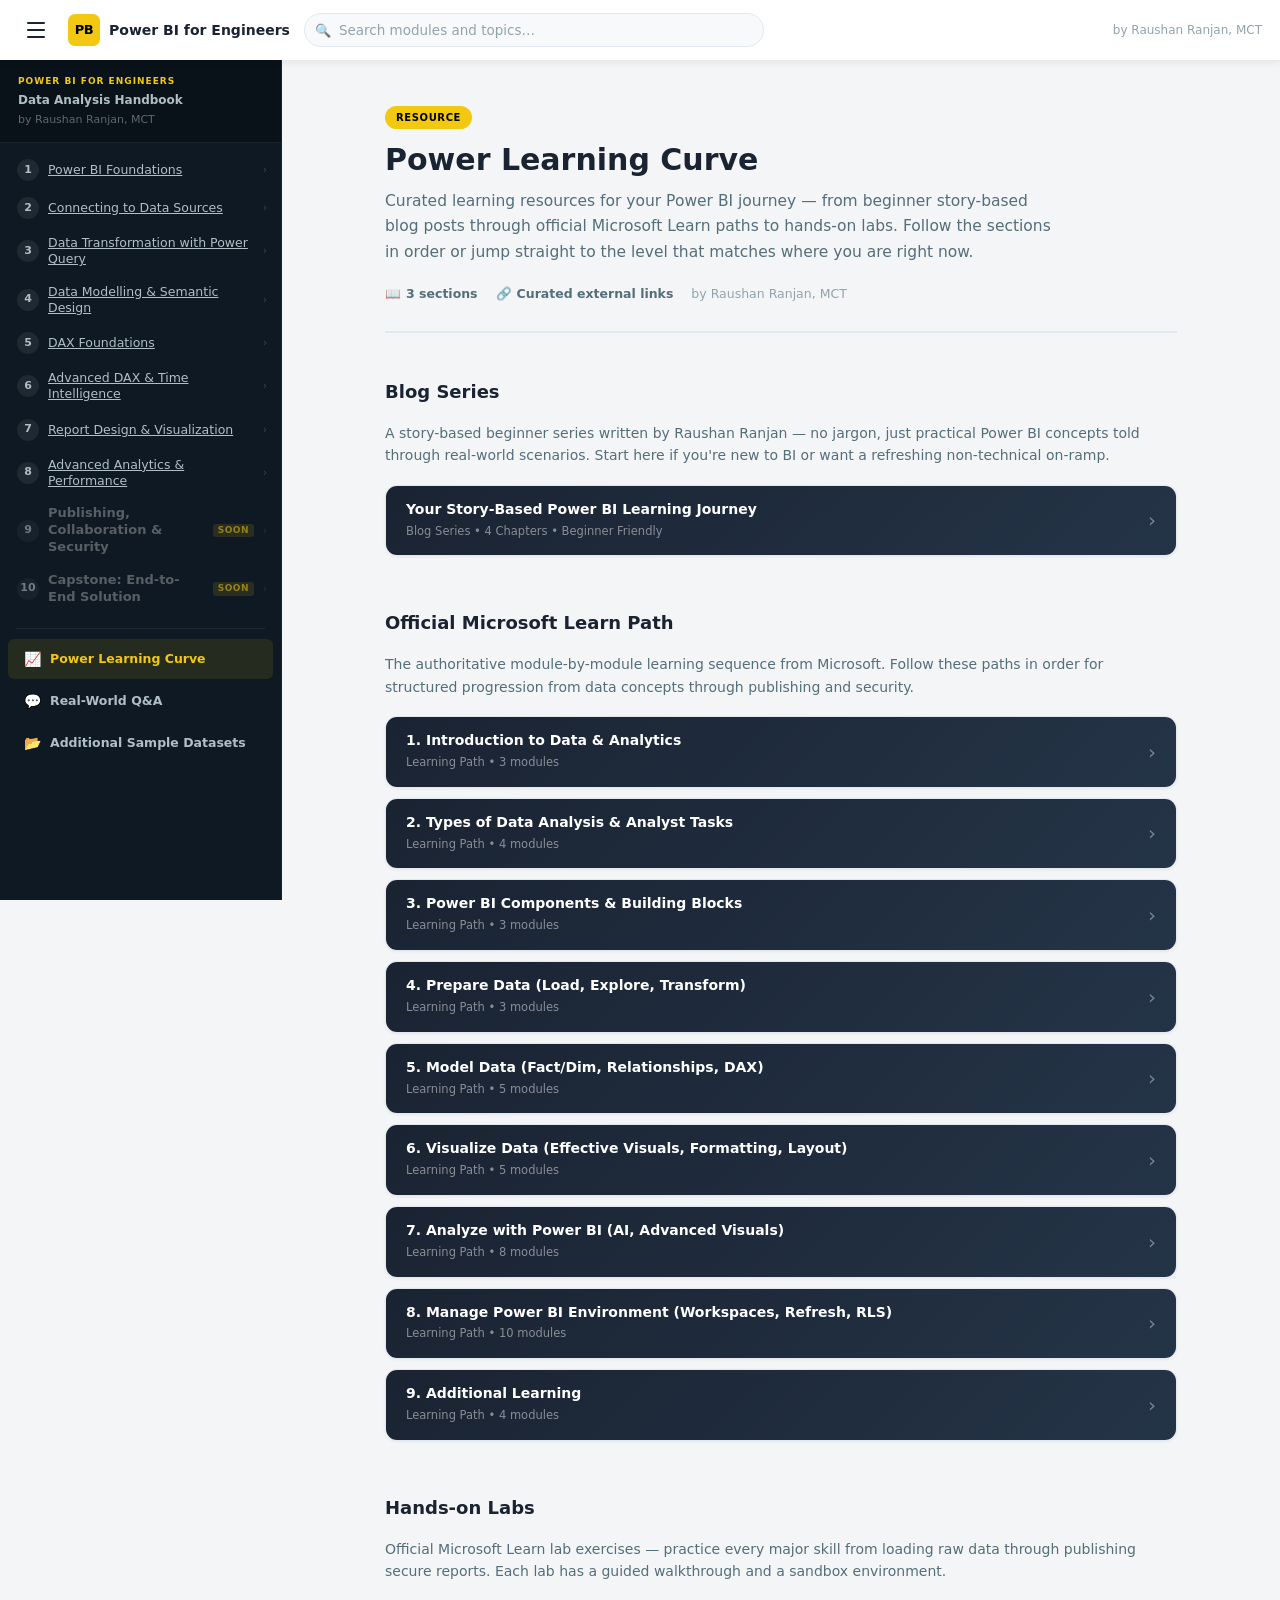
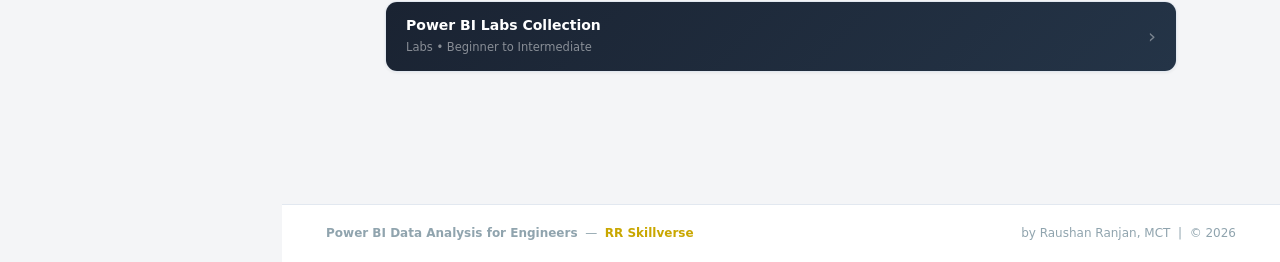
==== learning-curve.html @ 5225ce12 "Initial publish: Power BI Data Analysis for Engineers handbook Modules 1-8 complete (Foundations thr" ====
<!DOCTYPE html>
<html lang="en">
<head>
  <meta charset="UTF-8">
  <meta name="viewport" content="width=device-width, initial-scale=1.0">
  <title>Power Learning Curve | Power BI Data Analysis for Engineers</title>
  <link rel="stylesheet" href="css/handbook.css">
</head>
<body>

  <!-- Sidebar backdrop (mobile) -->
  <div id="sidebar-overlay" class="sidebar-overlay"></div>

  <!-- ===== TOP BAR ===== -->
  <header class="topbar">
    <button class="sidebar-toggle" id="sidebar-toggle" aria-label="Toggle navigation">
      <span></span><span></span><span></span>
    </button>
    <a href="index.html" class="topbar-brand">
      <div class="brand-icon">PB</div>
      <span>Power BI for Engineers</span>
    </a>
    <div class="search-wrap">
      <span class="search-icon">🔍</span>
      <input
        type="search"
        class="search-input"
        id="search-input"
        placeholder="Search modules and topics…"
        autocomplete="off"
        spellcheck="false"
      >
      <div class="search-results" id="search-results"></div>
    </div>
    <div class="topbar-right">
      <span class="topbar-byline">by Raushan Ranjan, MCT</span>
    </div>
  </header>

  <!-- ===== SIDEBAR (rendered by handbook.js) ===== -->
  <nav class="sidebar" id="sidebar"></nav>

  <!-- ===== MAIN CONTENT ===== -->
  <div class="main-layout">
    <main class="page-content">

      <!-- Page header -->
      <div class="page-header">
        <span class="module-badge">Resource</span>
        <h1 class="page-title">Power Learning Curve</h1>
        <p class="page-subtitle">
          Curated learning resources for your Power BI journey — from beginner story-based blog posts
          through official Microsoft Learn paths to hands-on labs. Follow the sections in order or
          jump straight to the level that matches where you are right now.
        </p>
        <div class="module-meta">
          <span class="meta-pill">📖 <strong>3 sections</strong></span>
          <span class="meta-pill">🔗 <strong>Curated external links</strong></span>
          <span class="meta-pill">by Raushan Ranjan, MCT</span>
        </div>
      </div>

      <!-- ================================================
           SECTION 1 — Blog Series
           ================================================ -->
      <section class="lc-section">
        <h2 class="section-heading">Blog Series</h2>
        <p class="lc-section-intro">
          A story-based beginner series written by Raushan Ranjan — no jargon, just practical Power BI
          concepts told through real-world scenarios. Start here if you're new to BI or want a refreshing
          non-technical on-ramp.
        </p>

        <div class="lc-path">
          <div class="lc-path-header" onclick="togglePath(this)">
            <div class="lc-path-info">
              <div class="lc-path-title">Your Story-Based Power BI Learning Journey</div>
              <div class="lc-path-meta">Blog Series &bull; 4 Chapters &bull; Beginner Friendly</div>
            </div>
            <i class="lc-chevron">›</i>
          </div>
          <div class="lc-path-body">
            <ul class="lc-link-list">
              <li><a href="https://rreducationpowerbi.blogspot.com/2025/04/power-bi-journey-begins.html" target="_blank">Chapter 1: Your Power BI Journey Begins</a></li>
              <li><a href="https://rreducationpowerbi.blogspot.com/2025/04/chapter-2-first-dashboard.html" target="_blank">Chapter 2: The First Dashboard</a></li>
              <li><a href="https://rreducationpowerbi.blogspot.com/2025/04/chapter-3-sharing-and-collaborating.html" target="_blank">Chapter 3: Sharing and Collaborating</a></li>
              <li>
                <div class="lc-sub-path">
                  <div class="lc-sub-header" onclick="toggleSub(this)">
                    <i class="lc-sub-chevron">›</i>
                    Chapter 4: Advanced Features – Power BI
                  </div>
                  <div class="lc-sub-body">
                    <ul class="lc-link-list">
                      <li><a href="https://rreducationpowerbi.blogspot.com/2025/04/chapter-4-advanced-features-power-bi.html" target="_blank">Chapter 4.0: Advanced Features</a></li>
                      <li><a href="https://rreducationpowerbi.blogspot.com/2025/04/data-connectivity-modes.html" target="_blank">Chapter 4.1: Data Connectivity Modes</a></li>
                      <li><a href="https://rreducationpowerbi.blogspot.com/2025/04/Data-Exploration-Options-Column-Quality-Distribution-and-Profiling.html" target="_blank">Chapter 4.2 – Data Exploration Options</a></li>
                      <li><a href="https://rreducationpowerbi.blogspot.com/2025/04/data-connectivity-modes.html" target="_blank">Chapter 4.3: Data Transformation in Power BI</a></li>
                      <li><a href="https://rreducationpowerbi.blogspot.com/2025/04/data-connectivity-modes.html" target="_blank">Chapter 4.4: Data Modeling in Power BI</a></li>
                      <li><a href="https://rreducationpowerbi.blogspot.com/2025/04/dax-basics-in-power-bi.html" target="_blank">Chapter 4.5: DAX Basics in Power BI</a></li>
                      <li><a href="https://rreducationpowerbi.blogspot.com/2025/04/data-connectivity-modes.html" target="_blank">Chapter 4.6: Data Connectivity Modes</a></li>
                      <li><a href="https://rreducationpowerbi.blogspot.com/2025/04/data-connectivity-modes.html" target="_blank">Chapter 4.7: Data Connectivity Modes</a></li>
                      <li><a href="https://rreducationpowerbi.blogspot.com/2025/04/data-connectivity-modes.html" target="_blank">Chapter 4.8: Data Connectivity Modes</a></li>
                      <li><a href="https://rreducationpowerbi.blogspot.com/2025/04/data-connectivity-modes.html" target="_blank">Chapter 4.9: Data Connectivity Modes</a></li>
                    </ul>
                  </div>
                </div>
              </li>
            </ul>
          </div>
        </div>
      </section>

      <!-- ================================================
           SECTION 2 — Microsoft Learn Path
           ================================================ -->
      <section class="lc-section">
        <h2 class="section-heading">Official Microsoft Learn Path</h2>
        <p class="lc-section-intro">
          The authoritative module-by-module learning sequence from Microsoft. Follow these paths
          in order for structured progression from data concepts through publishing and security.
        </p>

        <!-- Path 1 -->
        <div class="lc-path">
          <div class="lc-path-header" onclick="togglePath(this)">
            <div class="lc-path-info">
              <div class="lc-path-title">1. Introduction to Data &amp; Analytics</div>
              <div class="lc-path-meta">Learning Path &bull; 3 modules</div>
            </div>
            <i class="lc-chevron">›</i>
          </div>
          <div class="lc-path-body">
            <ul class="lc-link-list">
              <li><a href="https://learn.microsoft.com/en-us/training/modules/understand-concepts-of-data-analytics/4-understand-types-of-data-data-storage" target="_blank">Understand types of data and data storage</a></li>
              <li><a href="https://learn.microsoft.com/en-us/training/modules/data-analytics-microsoft/3-roles" target="_blank">Roles in data</a></li>
              <li><a href="https://learn.microsoft.com/en-us/training/modules/data-analytics-microsoft/1-introduction" target="_blank">Introduction to data analytics</a></li>
            </ul>
          </div>
        </div>

        <!-- Path 2 -->
        <div class="lc-path">
          <div class="lc-path-header" onclick="togglePath(this)">
            <div class="lc-path-info">
              <div class="lc-path-title">2. Types of Data Analysis &amp; Analyst Tasks</div>
              <div class="lc-path-meta">Learning Path &bull; 4 modules</div>
            </div>
            <i class="lc-chevron">›</i>
          </div>
          <div class="lc-path-body">
            <ul class="lc-link-list">
              <li><a href="https://learn.microsoft.com/en-us/training/modules/data-analytics-microsoft/2-data-analysis" target="_blank">Get started with Microsoft data analytics</a></li>
              <li><a href="https://learn.microsoft.com/en-us/training/modules/understand-concepts-of-data-analytics/2-understand-data-analytics-types" target="_blank">Understand data analytics types</a></li>
              <li><a href="https://learn.microsoft.com/en-us/training/modules/understand-concepts-of-data-analytics/3-explore-data-analytics-process" target="_blank">Explore the data analytics process</a></li>
              <li><a href="https://learn.microsoft.com/en-us/training/modules/data-analytics-microsoft/4-tasks" target="_blank">Tasks of a data analyst</a></li>
            </ul>
          </div>
        </div>

        <!-- Path 3 -->
        <div class="lc-path">
          <div class="lc-path-header" onclick="togglePath(this)">
            <div class="lc-path-info">
              <div class="lc-path-title">3. Power BI Components &amp; Building Blocks</div>
              <div class="lc-path-meta">Learning Path &bull; 3 modules</div>
            </div>
            <i class="lc-chevron">›</i>
          </div>
          <div class="lc-path-body">
            <ul class="lc-link-list">
              <li><a href="https://learn.microsoft.com/en-us/training/modules/get-started-with-power-bi/1-introduction" target="_blank">Introduction to Power BI</a></li>
              <li><a href="https://learn.microsoft.com/en-us/training/modules/get-started-with-power-bi/2-using-power-bi" target="_blank">Describe the capabilities of Microsoft Power BI (Components of PBI)</a></li>
              <li><a href="https://learn.microsoft.com/en-us/training/modules/get-started-with-power-bi/3-building-blocks-of-power-bi" target="_blank">Building blocks of Power BI</a></li>
            </ul>
          </div>
        </div>

        <!-- Path 4 -->
        <div class="lc-path">
          <div class="lc-path-header" onclick="togglePath(this)">
            <div class="lc-path-info">
              <div class="lc-path-title">4. Prepare Data (Load, Explore, Transform)</div>
              <div class="lc-path-meta">Learning Path &bull; 3 modules</div>
            </div>
            <i class="lc-chevron">›</i>
          </div>
          <div class="lc-path-body">
            <ul class="lc-link-list">
              <li>
                <div class="lc-sub-path">
                  <div class="lc-sub-header" onclick="toggleSub(this)">
                    <i class="lc-sub-chevron">›</i>
                    📘 Get data in Power BI
                  </div>
                  <div class="lc-sub-body">
                    <ul class="lc-link-list">
                      <li><a href="https://learn.microsoft.com/en-us/training/modules/get-data/2-data-files" target="_blank">Get data from files</a></li>
                      <li><a href="https://learn.microsoft.com/en-us/training/modules/get-data/3-relational-data" target="_blank">Get data from relational data sources</a></li>
                      <li><a href="https://learn.microsoft.com/en-us/training/modules/get-data/4-nosql-database" target="_blank">Get data from a NoSQL database</a></li>
                      <li><a href="https://learn.microsoft.com/en-us/training/modules/get-data/5-online-services" target="_blank">Get data from online services</a></li>
                      <li><a href="https://learn.microsoft.com/en-us/training/modules/get-data/7-azure-analysis-services" target="_blank">Get data from Azure Analysis Services</a></li>
                      <li><a href="https://learn.microsoft.com/en-us/training/modules/get-data/7-azure-analysis-services" target="_blank">Get data from Azure Analysis Services</a></li>
                    </ul>
                  </div>
                </div>
              </li>
              <li><a href="https://learn.microsoft.com/en-us/training/modules/clean-data-power-bi/6-profile-data" target="_blank">Explore / Profile data in Power BI</a></li>
              <li>
                <div class="lc-sub-path">
                  <div class="lc-sub-header" onclick="toggleSub(this)">
                    <i class="lc-sub-chevron">›</i>
                    📘 Clean and transform data in Power BI
                  </div>
                  <div class="lc-sub-body">
                    <ul class="lc-link-list">
                      <li><a href="https://learn.microsoft.com/en-us/training/modules/get-data/2-data-files" target="_blank">Shape the initial data</a></li>
                      <li><a href="https://learn.microsoft.com/en-us/training/modules/clean-data-power-bi/3-data-structure" target="_blank">Simplify the data structure</a></li>
                      <li><a href="https://learn.microsoft.com/en-us/training/modules/clean-data-power-bi/4-column-data-types" target="_blank">Evaluate and change column data types</a></li>
                      <li><a href="https://learn.microsoft.com/en-us/training/modules/clean-data-power-bi/5-combine-tables" target="_blank">Combine multiple tables into a single table</a></li>
                      <li><a href="https://learn.microsoft.com/en-us/training/modules/get-data/7-azure-analysis-services" target="_blank">Get data from Azure Analysis Services</a></li>
                    </ul>
                  </div>
                </div>
              </li>
            </ul>
          </div>
        </div>

        <!-- Path 5 -->
        <div class="lc-path">
          <div class="lc-path-header" onclick="togglePath(this)">
            <div class="lc-path-info">
              <div class="lc-path-title">5. Model Data (Fact/Dim, Relationships, DAX)</div>
              <div class="lc-path-meta">Learning Path &bull; 5 modules</div>
            </div>
            <i class="lc-chevron">›</i>
          </div>
          <div class="lc-path-body">
            <ul class="lc-link-list">
              <li><a href="https://learn.microsoft.com/en-us/kusto/concepts/fact-and-dimension-tables?view=microsoft-fabric" target="_blank">Fact and dimension tables</a></li>
              <li><a href="https://learn.microsoft.com/en-us/training/modules/model-data-power-bi/1-overview-power-bi" target="_blank">Introduction to modeling your data</a></li>
              <li><a href="https://learn.microsoft.com/en-us/training/modules/model-data-power-bi/2-how-to-manage-data-relationships" target="_blank">How to manage your data relationships</a></li>
              <li><a href="https://learn.microsoft.com/en-us/training/modules/model-data-power-bi/4-optimize-data-models" target="_blank">Optimize data models</a></li>
              <li><a href="https://learn.microsoft.com/en-us/power-bi/transform-model/desktop-relationships-understand" target="_blank">Model relationships in Power BI Desktop</a></li>
              <li>
                <div class="lc-sub-path">
                  <div class="lc-sub-header" onclick="toggleSub(this)">
                    <i class="lc-sub-chevron">›</i>
                    📘 DAX
                  </div>
                  <div class="lc-sub-body">
                    <ul class="lc-link-list">
                      <li><a href="https://learn.microsoft.com/en-us/dax/dax-overview" target="_blank">DAX overview</a></li>
                      <li><a href="https://learn.microsoft.com/en-us/dax/dax-learn-videos" target="_blank">Videos</a></li>
                      <li><a href="https://learn.microsoft.com/en-us/dax/dax-syntax-reference" target="_blank">DAX syntax</a></li>
                      <li><a href="https://learn.microsoft.com/en-us/dax/dax-queries" target="_blank">DAX queries (Query view)</a></li>
                      <li><a href="https://learn.microsoft.com/en-us/training/modules/model-data-power-bi/4b-create-calculated-measures" target="_blank">Create measures</a></li>
                      <li><a href="https://learn.microsoft.com/en-us/training/modules/model-data-power-bi/3-create-calculated-columns" target="_blank">Create calculated columns</a></li>
                      <li><a href="https://learn.microsoft.com/en-us/training/modules/model-data-power-bi/5-create-calculated-tables" target="_blank">Create calculated tables</a></li>
                      <li><a href="https://learn.microsoft.com/en-us/dax/dax-function-reference" target="_blank">DAX function reference</a></li>
                    </ul>
                  </div>
                </div>
              </li>
            </ul>
          </div>
        </div>

        <!-- Path 6 -->
        <div class="lc-path">
          <div class="lc-path-header" onclick="togglePath(this)">
            <div class="lc-path-info">
              <div class="lc-path-title">6. Visualize Data (Effective Visuals, Formatting, Layout)</div>
              <div class="lc-path-meta">Learning Path &bull; 5 modules</div>
            </div>
            <i class="lc-chevron">›</i>
          </div>
          <div class="lc-path-body">
            <ul class="lc-link-list">
              <li><a href="https://learn.microsoft.com/en-us/power-bi/visuals/power-bi-visualization-types-for-reports-and-q-and-a" target="_blank">Visualization types in Power BI</a></li>
              <li><a href="https://learn.microsoft.com/en-us/power-bi/visuals/service-getting-started-with-color-formatting-and-axis-properties" target="_blank">Get started formatting report visualizations</a></li>
              <li><a href="https://learn.microsoft.com/en-us/power-bi/visuals/service-tips-and-tricks-for-color-formatting?tabs=powerbi-desktop" target="_blank">Tips and tricks for formatting in reports</a></li>
              <li><a href="https://learn.microsoft.com/en-us/power-bi/visuals/power-bi-visualization-customize-title-background-and-legend" target="_blank">Customize visualization titles, backgrounds, labels, and legends</a></li>
              <li><a href="https://learn.microsoft.com/en-us/training/modules/visuals-in-power-bi/12-formatting" target="_blank">Page layout and formatting</a></li>
              <li><a href="https://powerbi.tips/tools/layouts-5/" target="_blank">Layout Designing</a></li>
              <li><a href="https://learn.microsoft.com/en-us/training/modules/visuals-in-power-bi/4-create-slicers" target="_blank">Create slicers</a></li>
            </ul>
          </div>
        </div>

        <!-- Path 7 -->
        <div class="lc-path">
          <div class="lc-path-header" onclick="togglePath(this)">
            <div class="lc-path-info">
              <div class="lc-path-title">7. Analyze with Power BI (AI, Advanced Visuals)</div>
              <div class="lc-path-meta">Learning Path &bull; 8 modules</div>
            </div>
            <i class="lc-chevron">›</i>
          </div>
          <div class="lc-path-body">
            <ul class="lc-link-list">
              <li><a href="https://learn.microsoft.com/en-us/power-bi/consumer/end-user-analyze-visuals" target="_blank">Use the Analyze feature to explain fluctuations in report visuals</a></li>
              <li><a href="https://learn.microsoft.com/en-us/power-bi/visuals/power-bi-visualization-smart-narrative" target="_blank">Create smart narrative summaries</a></li>
              <li><a href="https://learn.microsoft.com/en-us/power-bi/visuals/power-bi-visualization-influencers?tabs=powerbi-desktop" target="_blank">Create key influencers visualizations</a></li>
              <li><a href="https://learn.microsoft.com/en-us/power-bi/visuals/power-bi-visualization-decomposition-tree" target="_blank">Create and view decomposition tree visuals in Power BI</a></li>
              <li><a href="https://learn.microsoft.com/en-us/power-bi/visuals/power-bi-visualization-anomaly-detection" target="_blank">Anomaly detection</a></li>
              <li><a href="https://learn.microsoft.com/en-us/power-bi/transform-model/desktop-ai-insights" target="_blank">Use AI Insights in Power BI Desktop</a></li>
              <li><a href="https://learn.microsoft.com/en-us/power-bi/consumer/end-user-q-and-a" target="_blank">Q&amp;A for Power BI business users</a></li>
              <li><a href="https://learn.microsoft.com/en-us/power-bi/consumer/end-user-q-and-a-tips" target="_blank">Tips for asking questions in Power BI Q&amp;A</a></li>
            </ul>
          </div>
        </div>

        <!-- Path 8 -->
        <div class="lc-path">
          <div class="lc-path-header" onclick="togglePath(this)">
            <div class="lc-path-info">
              <div class="lc-path-title">8. Manage Power BI Environment (Workspaces, Refresh, RLS)</div>
              <div class="lc-path-meta">Learning Path &bull; 10 modules</div>
            </div>
            <i class="lc-chevron">›</i>
          </div>
          <div class="lc-path-body">
            <ul class="lc-link-list">
              <li><a href="https://learn.microsoft.com/en-us/power-bi/collaborate-share/service-new-workspaces" target="_blank">Workspaces in Power BI</a></li>
              <li><a href="https://learn.microsoft.com/en-us/power-bi/collaborate-share/service-create-the-new-workspaces" target="_blank">Create a workspace in Power BI</a></li>
              <li><a href="https://learn.microsoft.com/en-us/power-bi/collaborate-share/service-roles-new-workspaces" target="_blank">Roles in workspaces in Power BI</a></li>
              <li><a href="https://learn.microsoft.com/en-us/power-bi/collaborate-share/service-modern-usage-metrics" target="_blank">Monitor usage metrics in the workspaces</a></li>
              <li><a href="https://learn.microsoft.com/en-us/power-bi/create-reports/service-dashboards" target="_blank">Introduction to dashboards for Power BI designers</a></li>
              <li><a href="https://learn.microsoft.com/en-us/power-bi/create-reports/service-dashboard-create" target="_blank">Create a Power BI dashboard from a report</a></li>
              <li><a href="https://learn.microsoft.com/en-us/power-bi/create-reports/service-dashboard-pin-live-tile-from-report" target="_blank">Pin an entire report page to a Power BI dashboard as a live tile</a></li>
              <li><a href="https://learn.microsoft.com/en-us/power-bi/create-reports/service-dashboards-design-tips" target="_blank">Tips for designing a great Power BI dashboard</a></li>
              <li><a href="https://learn.microsoft.com/en-us/fabric/security/service-admin-row-level-security" target="_blank">Implement row-level security (RLS)</a></li>
              <li><a href="https://learn.microsoft.com/en-us/fabric/security/service-admin-object-level-security?tabs=table" target="_blank">Implement object-level security (OLS)</a></li>
            </ul>
          </div>
        </div>

        <!-- Path 9 -->
        <div class="lc-path">
          <div class="lc-path-header" onclick="togglePath(this)">
            <div class="lc-path-info">
              <div class="lc-path-title">9. Additional Learning</div>
              <div class="lc-path-meta">Learning Path &bull; 4 modules</div>
            </div>
            <i class="lc-chevron">›</i>
          </div>
          <div class="lc-path-body">
            <ul class="lc-link-list">
              <li><a href="https://learn.microsoft.com/en-us/training/modules/power-bi-copilot/" target="_blank">Create interactive reports using Copilot for Power BI</a></li>
              <li><a href="https://learn.microsoft.com/en-us/training/modules/clean-data-power-bi/7-advanced-editor" target="_blank">Use Advanced Editor to modify M code</a></li>
              <li><a href="https://learn.microsoft.com/en-us/dax/dax-copilot" target="_blank">Write DAX queries with Copilot</a></li>
              <li><a href="https://learn.microsoft.com/en-us/training/modules/row-level-security-power-bi/" target="_blank">Implement row-level security (RLS)</a></li>
            </ul>
          </div>
        </div>
      </section>

      <!-- ================================================
           SECTION 3 — Hands-on Labs
           ================================================ -->
      <section class="lc-section">
        <h2 class="section-heading">Hands-on Labs</h2>
        <p class="lc-section-intro">
          Official Microsoft Learn lab exercises — practice every major skill from loading raw data
          through publishing secure reports. Each lab has a guided walkthrough and a sandbox environment.
        </p>

        <div class="lc-path">
          <div class="lc-path-header" onclick="togglePath(this)">
            <div class="lc-path-info">
              <div class="lc-path-title">Power BI Labs Collection</div>
              <div class="lc-path-meta">Labs &bull; Beginner to Intermediate</div>
            </div>
            <i class="lc-chevron">›</i>
          </div>
          <div class="lc-path-body">
            <ul class="lc-link-list">
              <li><a href="https://learn.microsoft.com/en-us/training/modules/get-data/lab-prepare" target="_blank">Load &amp; Explore Data in Power BI</a></li>
              <li><a href="https://learn.microsoft.com/en-us/training/modules/clean-data-power-bi/8-lab" target="_blank">Transform Data in Power BI</a></li>
              <li><a href="https://learn.microsoft.com/en-us/training/modules/configure-semantic-model-power-bi/8-lab" target="_blank">Modeling in Power BI (Relationships, Hierarchies, Quick Measures)</a></li>
              <li><a href="https://learn.microsoft.com/en-us/training/modules/dax-power-bi-create-calculations/7-lab" target="_blank">DAX Calculations (Measures, Columns, Tables)</a></li>
              <li><a href="https://learn.microsoft.com/en-us/training/modules/dax-power-bi-time-intelligence/3b-lab" target="_blank">Advanced DAX (Time Intelligence)</a></li>
              <li><a href="https://learn.microsoft.com/en-us/training/modules/power-bi-visual-calculations/5-exercise" target="_blank">Create visual calculations in Power BI Desktop</a></li>
              <li><a href="https://learn.microsoft.com/en-us/training/modules/power-bi-effective-reports/9-lab" target="_blank">Visualizing Reports in Power BI</a></li>
              <li><a href="https://learn.microsoft.com/en-us/training/modules/power-bi-effective-user-experience/10-lab" target="_blank">Enhancing Report UX</a></li>
              <li><a href="https://learn.microsoft.com/en-us/training/modules/perform-analytics-power-bi/10-lab" target="_blank">Analyzing Data in Power BI</a></li>
              <li><a href="https://learn.microsoft.com/en-us/training/modules/enforce-power-bi-model-security/4a-exercise-enforce-model-security" target="_blank">Managing Security with RLS &amp; Workspaces</a></li>
            </ul>
          </div>
        </div>
      </section>

    </main>

    <footer>
      <span>
        <strong>Power BI Data Analysis for Engineers</strong> &nbsp;—&nbsp;
        <span class="footer-brand">RR Skillverse</span>
      </span>
      <span>by Raushan Ranjan, MCT &nbsp;|&nbsp; © 2026</span>
    </footer>
  </div>

  <script>
    window.CURRENT_MODULE_ID = 'learning-curve';

    function togglePath(header) {
      header.closest('.lc-path').classList.toggle('open');
    }
    function toggleSub(header) {
      header.closest('.lc-sub-path').classList.toggle('open');
    }
  </script>
  <script src="js/handbook.js"></script>
</body>
</html>
---- css/handbook.css ----
/* =====================================================
   RR Skillverse Handbook — Shared Stylesheet
   Power BI Data Analysis for Engineers
   ===================================================== */

:root {
  --sidebar-w: 282px;
  --topbar-h: 60px;
  --sidebar-bg: #0f1923;
  --sidebar-header-bg: #0a1219;
  --sidebar-text: #b0bec5;
  --sidebar-text-hover: #ffffff;
  --sidebar-active-bg: rgba(242, 200, 17, 0.1);
  --sidebar-border: rgba(255,255,255,0.07);
  --accent: #F2C811;
  --accent-dark: #c9a700;
  --accent-glow: rgba(242, 200, 17, 0.18);
  --topbar-bg: #ffffff;
  --topbar-shadow: 0 2px 8px rgba(0,0,0,0.08);
  --body-bg: #f4f5f7;
  --surface: #ffffff;
  --surface-2: #f8f9fa;
  --text-primary: #1a2332;
  --text-secondary: #546e7a;
  --text-muted: #90a4ae;
  --border: #e2e8f0;
  --border-hover: #cfd8dc;
  --radius: 8px;
  --radius-lg: 12px;
  --shadow-sm: 0 1px 3px rgba(0,0,0,0.06);
  --shadow: 0 4px 12px rgba(0,0,0,0.08);
  --shadow-lg: 0 8px 28px rgba(0,0,0,0.14);
  --success: #2e7d32;
  --success-light: #43a047;
  --success-bg: #e8f5e9;
  --warning-bg: #fffde7;
  --info-bg: #e3f2fd;
  --tip-bg: #f3e5f5;
  --font-sans: 'Segoe UI', system-ui, -apple-system, sans-serif;
  --font-mono: 'Cascadia Code', 'Consolas', 'Courier New', monospace;
  --transition: 0.22s ease;
}

/* Reset */
*, *::before, *::after { box-sizing: border-box; margin: 0; padding: 0; }
html { scroll-behavior: smooth; font-size: 16px; }
body {
  font-family: var(--font-sans);
  font-size: 15px;
  line-height: 1.72;
  color: var(--text-primary);
  background: var(--body-bg);
  min-height: 100vh;
}
a { color: inherit; }
img { max-width: 100%; }

/* ===== TOP BAR ===== */
.topbar {
  position: fixed;
  top: 0; left: 0; right: 0;
  height: var(--topbar-h);
  background: var(--topbar-bg);
  box-shadow: var(--topbar-shadow);
  display: flex;
  align-items: center;
  padding: 0 18px;
  gap: 14px;
  z-index: 1000;
}

.sidebar-toggle {
  width: 36px; height: 36px;
  flex-shrink: 0;
  border: none;
  background: transparent;
  border-radius: 6px;
  cursor: pointer;
  display: flex;
  flex-direction: column;
  align-items: center;
  justify-content: center;
  gap: 5px;
  padding: 8px;
  transition: background var(--transition);
}
.sidebar-toggle:hover { background: var(--surface-2); }
.sidebar-toggle span {
  display: block;
  width: 18px; height: 2px;
  background: var(--text-primary);
  border-radius: 2px;
  transition: var(--transition);
}

.topbar-brand {
  display: flex;
  align-items: center;
  gap: 9px;
  text-decoration: none;
  font-weight: 700;
  font-size: 14px;
  color: var(--text-primary);
  white-space: nowrap;
  flex-shrink: 0;
}
.brand-icon {
  width: 32px; height: 32px;
  background: var(--accent);
  border-radius: 7px;
  display: flex;
  align-items: center;
  justify-content: center;
  font-size: 13px;
  font-weight: 900;
  color: #000;
  letter-spacing: -0.5px;
}

/* Search */
.search-wrap {
  flex: 1;
  max-width: 460px;
  position: relative;
}
.search-icon {
  position: absolute;
  left: 11px; top: 50%;
  transform: translateY(-50%);
  color: var(--text-muted);
  pointer-events: none;
  font-size: 13px;
  line-height: 1;
}
.search-input {
  width: 100%;
  padding: 8px 14px 8px 34px;
  border: 1.5px solid var(--border);
  border-radius: 20px;
  font-size: 13.5px;
  font-family: var(--font-sans);
  outline: none;
  background: var(--surface-2);
  color: var(--text-primary);
  transition: border-color var(--transition), background var(--transition), box-shadow var(--transition);
}
.search-input:focus {
  border-color: var(--accent);
  background: #fff;
  box-shadow: 0 0 0 3px var(--accent-glow);
}
.search-input::placeholder { color: var(--text-muted); }
.search-results {
  position: absolute;
  top: calc(100% + 6px);
  left: 0; right: 0;
  background: #fff;
  border: 1.5px solid var(--border);
  border-radius: var(--radius);
  box-shadow: var(--shadow-lg);
  max-height: 340px;
  overflow-y: auto;
  z-index: 2000;
  display: none;
}
.search-results.visible { display: block; }
.search-result-item {
  display: flex;
  align-items: flex-start;
  gap: 10px;
  padding: 9px 14px;
  text-decoration: none;
  color: var(--text-primary);
  border-bottom: 1px solid var(--border);
  transition: background var(--transition);
  cursor: pointer;
}
.search-result-item:last-child { border-bottom: none; }
.search-result-item:hover,
.search-result-item.active { background: var(--accent-glow); }
.search-result-tag {
  font-size: 10px;
  font-weight: 700;
  text-transform: uppercase;
  letter-spacing: 0.4px;
  padding: 2px 7px;
  border-radius: 10px;
  background: var(--accent-glow);
  color: var(--accent-dark);
  white-space: nowrap;
  flex-shrink: 0;
  margin-top: 2px;
}
.search-result-title { font-size: 13.5px; font-weight: 500; line-height: 1.3; }
.search-result-module { font-size: 11.5px; color: var(--text-muted); margin-top: 2px; }
.search-no-results { padding: 14px; text-align: center; font-size: 13px; color: var(--text-muted); }

.topbar-right {
  margin-left: auto;
  display: flex;
  align-items: center;
}
.topbar-byline {
  font-size: 12px;
  color: var(--text-muted);
  white-space: nowrap;
}

/* ===== SIDEBAR ===== */
.sidebar {
  position: fixed;
  top: var(--topbar-h);
  left: 0;
  width: var(--sidebar-w);
  height: calc(100vh - var(--topbar-h));
  background: var(--sidebar-bg);
  overflow-y: auto;
  overflow-x: hidden;
  z-index: 900;
  transition: transform var(--transition);
  border-right: 1px solid rgba(255,255,255,0.04);
  scrollbar-width: thin;
  scrollbar-color: rgba(255,255,255,0.08) transparent;
}
.sidebar::-webkit-scrollbar { width: 3px; }
.sidebar::-webkit-scrollbar-thumb { background: rgba(255,255,255,0.1); border-radius: 2px; }

body.sidebar-closed .sidebar { transform: translateX(-100%); }
body.sidebar-closed .main-layout { margin-left: 0 !important; }

.sidebar-header {
  padding: 14px 18px 12px;
  border-bottom: 1px solid var(--sidebar-border);
  background: var(--sidebar-header-bg);
}
.sidebar-course-label {
  font-size: 9px;
  font-weight: 700;
  text-transform: uppercase;
  letter-spacing: 1px;
  color: var(--accent);
  margin-bottom: 3px;
}
.sidebar-course-title {
  font-size: 12px;
  font-weight: 600;
  color: var(--sidebar-text);
  line-height: 1.4;
}
.sidebar-course-author {
  font-size: 11px;
  color: rgba(176, 190, 197, 0.5);
  margin-top: 2px;
}

.sidebar-nav { padding: 8px 0 24px; }

/* Module group */
.nav-module { }
.nav-module-header {
  display: flex;
  align-items: center;
  gap: 9px;
  padding: 8px 14px;
  cursor: pointer;
  user-select: none;
  border-left: 3px solid transparent;
  transition: background var(--transition), color var(--transition), border-color var(--transition);
}
.nav-module-header:hover {
  background: rgba(255,255,255,0.05);
}
.nav-module-header.active {
  border-left-color: var(--accent);
  background: var(--sidebar-active-bg);
}
.nav-module-num {
  width: 22px; height: 22px;
  border-radius: 50%;
  background: rgba(255,255,255,0.07);
  display: flex; align-items: center; justify-content: center;
  font-size: 11px; font-weight: 700;
  color: var(--sidebar-text);
  flex-shrink: 0;
  transition: background var(--transition), color var(--transition);
}
.nav-module-header.active .nav-module-num,
.nav-module-header.done .nav-module-num {
  background: var(--accent);
  color: #000;
}
.nav-module-name {
  flex: 1;
  font-size: 12.5px;
  font-weight: 500;
  color: var(--sidebar-text);
  line-height: 1.3;
  transition: color var(--transition);
}
.nav-module-header.active .nav-module-name { color: #fff; }
.nav-module-header:hover .nav-module-name { color: rgba(255,255,255,0.9); }
.nav-module-link {
  text-decoration: none;
  display: contents;
}
.nav-chevron {
  font-size: 10px;
  color: rgba(255,255,255,0.2);
  transition: transform var(--transition), opacity var(--transition);
  flex-shrink: 0;
  line-height: 1;
}
.nav-done-mark {
  font-size: 11px;
  color: var(--success-light);
  display: none;
  flex-shrink: 0;
}
.nav-module-header.done .nav-done-mark { display: block; }
.nav-module-header.done .nav-chevron { display: none; }
.nav-module.expanded .nav-chevron { transform: rotate(90deg); }

.nav-topics { display: none; }
.nav-module.expanded .nav-topics { display: block; }

.nav-topic-link {
  display: block;
  padding: 5px 14px 5px 44px;
  font-size: 12px;
  color: rgba(176,190,197,0.65);
  text-decoration: none;
  border-left: 3px solid transparent;
  line-height: 1.4;
  transition: color var(--transition), background var(--transition);
}
.nav-topic-link:hover { color: rgba(255,255,255,0.85); background: rgba(255,255,255,0.03); }
.nav-topic-link.active { color: var(--accent); border-left-color: var(--accent); }

/* ===== MAIN LAYOUT ===== */
.main-layout {
  margin-left: var(--sidebar-w);
  margin-top: var(--topbar-h);
  transition: margin-left var(--transition);
  min-height: calc(100vh - var(--topbar-h));
  display: flex;
  flex-direction: column;
}
.page-content {
  flex: 1;
  max-width: 880px;
  margin: 0 auto;
  padding: 44px 44px 80px;
  width: 100%;
}

/* Sidebar overlay for mobile */
.sidebar-overlay {
  display: none;
  position: fixed;
  inset: 0;
  background: rgba(0,0,0,0.48);
  z-index: 850;
}

/* ===== PAGE HEADER ===== */
.page-header {
  margin-bottom: 44px;
  padding-bottom: 26px;
  border-bottom: 2px solid var(--border);
}
.module-badge {
  display: inline-block;
  background: var(--accent);
  color: #000;
  font-size: 10px;
  font-weight: 800;
  padding: 3px 11px;
  border-radius: 12px;
  text-transform: uppercase;
  letter-spacing: 0.6px;
  margin-bottom: 12px;
}
.page-title {
  font-size: 30px;
  font-weight: 800;
  color: var(--text-primary);
  line-height: 1.25;
  margin-bottom: 10px;
}
.page-subtitle {
  font-size: 15.5px;
  color: var(--text-secondary);
  max-width: 680px;
  line-height: 1.65;
}
.module-meta {
  display: flex;
  flex-wrap: wrap;
  gap: 18px;
  margin-top: 18px;
}
.meta-pill {
  font-size: 12.5px;
  color: var(--text-muted);
  display: flex;
  align-items: center;
  gap: 5px;
}
.meta-pill strong { color: var(--text-secondary); font-weight: 600; }

/* ===== TOPIC SECTIONS ===== */
.topic-section {
  margin-bottom: 60px;
  scroll-margin-top: calc(var(--topbar-h) + 16px);
}
.topic-header {
  display: flex;
  align-items: flex-start;
  gap: 13px;
  margin-bottom: 6px;
}
.topic-num {
  width: 30px; height: 30px;
  background: var(--accent);
  color: #000;
  font-size: 12px;
  font-weight: 800;
  border-radius: 8px;
  display: flex; align-items: center; justify-content: center;
  flex-shrink: 0;
  margin-top: 5px;
}
h2.topic-title {
  font-size: 21px;
  font-weight: 700;
  color: var(--text-primary);
  line-height: 1.3;
}
.topic-rule {
  height: 2.5px;
  width: 52px;
  background: var(--accent);
  border-radius: 2px;
  margin: 10px 0 22px 43px;
}

/* Content blocks within topics */
.block { margin-bottom: 18px; }
.block-label {
  font-size: 10.5px;
  font-weight: 800;
  text-transform: uppercase;
  letter-spacing: 0.8px;
  color: var(--text-muted);
  margin-bottom: 5px;
}
.block p, .topic-section > p {
  color: var(--text-secondary);
  margin-bottom: 10px;
}
.block p:last-child { margin-bottom: 0; }

/* Callouts */
.callout {
  border-radius: var(--radius);
  padding: 14px 18px;
  margin: 18px 0;
  border-left: 4px solid;
}
.callout-key     { background: var(--warning-bg);  border-color: var(--accent); }
.callout-analogy { background: var(--tip-bg);      border-color: #ab47bc; }
.callout-example { background: var(--info-bg);     border-color: #1976d2; }
.callout-note    { background: var(--surface-2);   border-color: var(--border-hover); }
.callout-warn    { background: #fff3e0;            border-color: #f57c00; }

.callout-head {
  font-size: 11px;
  font-weight: 800;
  text-transform: uppercase;
  letter-spacing: 0.5px;
  margin-bottom: 5px;
  display: flex; align-items: center; gap: 5px;
}
.callout-key     .callout-head { color: #8a6500; }
.callout-analogy .callout-head { color: #6a1b9a; }
.callout-example .callout-head { color: #0d47a1; }
.callout-note    .callout-head { color: var(--text-secondary); }
.callout-warn    .callout-head { color: #bf360c; }
.callout p { margin: 0; font-size: 14px; color: var(--text-secondary); }

/* Tables */
.data-table {
  width: 100%;
  border-collapse: collapse;
  margin: 14px 0;
  font-size: 13.5px;
  border-radius: var(--radius);
  overflow: hidden;
  box-shadow: var(--shadow-sm);
}
.data-table th {
  background: var(--text-primary);
  color: #fff;
  padding: 9px 14px;
  text-align: left;
  font-size: 12px;
  font-weight: 600;
}
.data-table td {
  padding: 9px 14px;
  border-bottom: 1px solid var(--border);
  color: var(--text-secondary);
  vertical-align: top;
}
.data-table tr:last-child td { border-bottom: none; }
.data-table tr:nth-child(even) td { background: var(--surface-2); }

/* Lists */
.topic-section ul,
.topic-section ol,
.block ul,
.block ol {
  margin: 6px 0 12px 20px;
  color: var(--text-secondary);
}
.topic-section li,
.block li { margin-bottom: 5px; }

/* Code */
code {
  font-family: var(--font-mono);
  font-size: 12.5px;
  background: rgba(0,0,0,0.055);
  padding: 2px 6px;
  border-radius: 4px;
  color: #c0392b;
}
pre {
  background: #1a2332;
  border-radius: var(--radius);
  padding: 16px 20px;
  overflow-x: auto;
  margin: 14px 0;
}
pre code {
  background: none;
  color: #e0e0e0;
  font-size: 13px;
  padding: 0;
}

/* kbd */
kbd {
  display: inline-block;
  padding: 1px 6px;
  background: #eef1f4;
  border: 1px solid #c8d0d8;
  border-bottom-width: 2px;
  border-radius: 4px;
  font-size: 12px;
  font-family: var(--font-mono);
  color: var(--text-primary);
}

/* ===== HANDS-ON LABS ===== */
.lab-box {
  background: var(--surface);
  border: 1.5px solid var(--border);
  border-radius: var(--radius-lg);
  margin: 32px 0;
  overflow: hidden;
}
.lab-head {
  background: linear-gradient(135deg, #1a2332 0%, #2c4263 100%);
  padding: 14px 22px;
  display: flex;
  align-items: center;
  gap: 12px;
}
.lab-head-icon { font-size: 22px; }
.lab-head-text { }
.lab-head-title { font-size: 14px; font-weight: 700; color: #fff; }
.lab-head-sub   { font-size: 11.5px; color: rgba(255,255,255,0.55); }
.lab-body { padding: 22px 24px; }

.step {
  display: flex;
  gap: 14px;
  margin-bottom: 22px;
  align-items: flex-start;
}
.step:last-child { margin-bottom: 0; }
.step-n {
  width: 26px; height: 26px;
  background: var(--accent);
  color: #000;
  font-size: 11px;
  font-weight: 800;
  border-radius: 50%;
  display: flex; align-items: center; justify-content: center;
  flex-shrink: 0;
  margin-top: 2px;
}
.step-body { flex: 1; }
.step-title { font-weight: 600; font-size: 14px; color: var(--text-primary); margin-bottom: 4px; }
.step-body p { font-size: 13.5px; color: var(--text-secondary); margin-bottom: 8px; }
.step-body p:last-child { margin-bottom: 0; }
.step-body code { color: var(--accent-dark); }

/* Verify checklist */
.verify-box {
  background: var(--success-bg);
  border: 1.5px solid #a5d6a7;
  border-radius: var(--radius);
  padding: 14px 18px;
  margin: 20px 0;
}
.verify-title {
  font-size: 11px; font-weight: 800; text-transform: uppercase;
  letter-spacing: 0.5px; color: var(--success); margin-bottom: 8px;
}
.verify-list { list-style: none; }
.verify-list li {
  display: flex; align-items: flex-start; gap: 8px;
  font-size: 13.5px; color: var(--text-secondary);
  padding: 4px 0; border-bottom: 1px solid rgba(165,214,167,0.5);
}
.verify-list li:last-child { border-bottom: none; }
.verify-list li::before { content: '☐'; font-size: 15px; color: var(--success-light); flex-shrink: 0; }

/* Download button */
.btn-download {
  display: inline-flex;
  align-items: center;
  gap: 8px;
  padding: 10px 22px;
  background: var(--accent);
  color: #000;
  font-weight: 700;
  font-size: 13.5px;
  border-radius: 8px;
  text-decoration: none;
  border: none;
  cursor: pointer;
  box-shadow: 0 2px 8px var(--accent-glow);
  transition: background var(--transition), transform var(--transition), box-shadow var(--transition);
}
.btn-download:hover {
  background: var(--accent-dark);
  transform: translateY(-1px);
  box-shadow: 0 4px 16px var(--accent-glow);
}

/* Reveal toggle */
.reveal-wrap { margin-top: 12px; }
.reveal-btn {
  padding: 7px 16px;
  background: transparent;
  border: 1.5px solid var(--border);
  border-radius: 6px;
  font-size: 12.5px;
  cursor: pointer;
  color: var(--text-secondary);
  transition: border-color var(--transition), background var(--transition);
}
.reveal-btn:hover { border-color: var(--accent); background: var(--accent-glow); }
.reveal-content { display: none; margin-top: 10px; }
.reveal-content.open { display: block; }

/* ===== MARK COMPLETE ===== */
.complete-zone {
  margin-top: 52px;
  padding: 30px 32px;
  background: var(--surface);
  border-radius: var(--radius-lg);
  border: 2px dashed var(--border);
  text-align: center;
  transition: border-color var(--transition), background var(--transition);
}
.complete-zone.done {
  border-style: solid;
  border-color: #a5d6a7;
  background: var(--success-bg);
}
.complete-zone-title {
  font-size: 14px;
  font-weight: 600;
  color: var(--text-secondary);
  margin-bottom: 14px;
}
.btn-complete {
  padding: 13px 34px;
  background: linear-gradient(135deg, #1a2332 0%, #2c4263 100%);
  color: #fff;
  font-weight: 700;
  font-size: 14.5px;
  border: none;
  border-radius: 10px;
  cursor: pointer;
  box-shadow: var(--shadow);
  transition: transform var(--transition), box-shadow var(--transition), background var(--transition);
}
.btn-complete:hover { transform: translateY(-2px); box-shadow: var(--shadow-lg); }
.btn-complete:disabled {
  background: var(--success);
  cursor: default;
  transform: none;
}
.complete-hint { font-size: 12.5px; color: var(--text-muted); margin-top: 9px; }
.complete-done-msg {
  font-size: 14px; font-weight: 600; color: var(--success);
  margin-top: 10px; display: none;
}
.complete-zone.done .complete-done-msg { display: block; }

/* ===== COMPLETION OVERLAY ===== */
.completion-overlay {
  position: fixed;
  inset: 0;
  background: rgba(10,18,25,0.65);
  z-index: 9999;
  display: flex;
  align-items: center;
  justify-content: center;
  backdrop-filter: blur(5px);
  opacity: 0;
  pointer-events: none;
  transition: opacity 0.28s ease;
}
.completion-overlay.visible { opacity: 1; pointer-events: all; }
.completion-card {
  background: #fff;
  border-radius: var(--radius-lg);
  padding: 40px 50px;
  text-align: center;
  max-width: 420px;
  width: 90%;
  box-shadow: var(--shadow-lg);
  transform: scale(0.88);
  transition: transform 0.34s cubic-bezier(0.34, 1.56, 0.64, 1);
}
.completion-overlay.visible .completion-card { transform: scale(1); }
.completion-emoji { font-size: 54px; line-height: 1; margin-bottom: 14px; }
.completion-title { font-size: 21px; font-weight: 800; color: var(--text-primary); margin-bottom: 8px; }
.completion-message { font-size: 14.5px; color: var(--text-secondary); margin-bottom: 24px; line-height: 1.6; }
.btn-overlay-close {
  padding: 11px 30px;
  background: var(--accent);
  color: #000;
  font-weight: 700;
  font-size: 14px;
  border: none;
  border-radius: 8px;
  cursor: pointer;
  transition: background var(--transition);
}
.btn-overlay-close:hover { background: var(--accent-dark); }

/* Confetti canvas */
#confetti-canvas {
  position: fixed;
  inset: 0;
  pointer-events: none;
  z-index: 9998;
  width: 100%; height: 100%;
}

/* ===== PAGE NAVIGATION ===== */
.page-nav {
  display: flex;
  justify-content: space-between;
  align-items: center;
  margin-top: 48px;
  padding-top: 24px;
  border-top: 1px solid var(--border);
  gap: 12px;
}
.page-nav-btn {
  display: inline-flex;
  align-items: center;
  gap: 7px;
  padding: 10px 20px;
  border: 1.5px solid var(--border);
  border-radius: 8px;
  text-decoration: none;
  color: var(--text-secondary);
  font-size: 13.5px;
  font-weight: 500;
  transition: border-color var(--transition), background var(--transition), color var(--transition);
}
.page-nav-btn:hover { border-color: var(--accent); background: var(--accent-glow); color: var(--text-primary); }
.page-nav-btn.primary {
  background: var(--text-primary);
  border-color: var(--text-primary);
  color: #fff;
  font-weight: 700;
}
.page-nav-btn.primary:hover { background: #2c4263; border-color: #2c4263; }
.page-nav-spacer { flex: 1; }

/* ===== FOOTER ===== */
footer {
  padding: 18px 44px;
  background: var(--surface);
  border-top: 1px solid var(--border);
  display: flex;
  align-items: center;
  justify-content: space-between;
  font-size: 12px;
  color: var(--text-muted);
  flex-wrap: wrap;
  gap: 8px;
}
.footer-brand { color: var(--accent-dark); font-weight: 700; }

/* ===== INDEX PAGE ===== */
.hero {
  background: linear-gradient(135deg, #1a2332 0%, #2c4263 100%);
  color: #fff;
  padding: 52px 44px;
  margin: -44px -44px 40px;
  border-radius: 0 0 var(--radius-lg) var(--radius-lg);
}
.hero-badge {
  display: inline-block;
  background: var(--accent);
  color: #000;
  font-size: 10px;
  font-weight: 800;
  padding: 3px 12px;
  border-radius: 12px;
  text-transform: uppercase;
  letter-spacing: 0.6px;
  margin-bottom: 14px;
}
.hero-title { font-size: 34px; font-weight: 900; line-height: 1.2; margin-bottom: 12px; }
.hero-sub { font-size: 16px; opacity: 0.75; max-width: 580px; margin-bottom: 22px; line-height: 1.65; }
.hero-pills { display: flex; flex-wrap: wrap; gap: 16px; }
.hero-pill {
  font-size: 13px; opacity: 0.65;
  display: flex; align-items: center; gap: 5px;
}

.progress-card {
  background: var(--surface);
  border: 1.5px solid var(--border);
  border-radius: var(--radius-lg);
  padding: 20px 24px;
  margin-bottom: 28px;
}
.progress-card-header {
  display: flex;
  justify-content: space-between;
  align-items: center;
  margin-bottom: 10px;
}
.progress-card-label { font-weight: 700; font-size: 14.5px; }
.progress-card-count { font-size: 13px; color: var(--text-muted); }
.progress-bar-outer { height: 7px; background: var(--border); border-radius: 4px; overflow: hidden; }
.progress-bar-fill {
  height: 100%;
  background: linear-gradient(90deg, var(--accent) 0%, #e0a800 100%);
  border-radius: 4px;
  transition: width 0.6s ease;
  min-width: 0;
}

.section-heading { font-size: 18px; font-weight: 800; margin-bottom: 14px; }

.modules-grid {
  display: grid;
  grid-template-columns: repeat(auto-fill, minmax(264px, 1fr));
  gap: 14px;
  margin-bottom: 36px;
}
.module-card {
  background: var(--surface);
  border: 1.5px solid var(--border);
  border-radius: var(--radius-lg);
  padding: 18px 20px;
  text-decoration: none;
  color: var(--text-primary);
  display: flex;
  flex-direction: column;
  gap: 7px;
  transition: border-color var(--transition), box-shadow var(--transition), transform var(--transition);
  position: relative;
  overflow: hidden;
}
.module-card::before {
  content: '';
  position: absolute;
  top: 0; left: 0;
  width: 3px; height: 100%;
  background: var(--border);
  transition: background var(--transition);
}
.module-card:hover { border-color: var(--accent); box-shadow: var(--shadow); transform: translateY(-2px); }
.module-card:hover::before { background: var(--accent); }
.module-card.completed::before { background: var(--success-light); }
.module-card.completed { border-color: #a5d6a7; }
.card-num { font-size: 10.5px; font-weight: 700; text-transform: uppercase; letter-spacing: 0.5px; color: var(--text-muted); }
.card-title { font-size: 14px; font-weight: 700; color: var(--text-primary); line-height: 1.35; }
.card-meta { font-size: 12px; color: var(--text-muted); }
.card-status { font-size: 12px; font-weight: 600; color: var(--text-muted); margin-top: 4px; }
.card-status.done { color: var(--success); }
.card-check {
  position: absolute;
  top: 12px; right: 14px;
  font-size: 13px;
  color: var(--success-light);
  display: none;
}
.module-card.completed .card-check { display: block; }

.info-grid { display: grid; grid-template-columns: 1fr 1fr; gap: 14px; margin-top: 28px; }

/* ===== RESPONSIVE ===== */
@media (max-width: 1023px) {
  .sidebar { z-index: 950; box-shadow: 6px 0 24px rgba(0,0,0,0.3); }
  .main-layout { margin-left: 0 !important; }
  .sidebar-overlay { display: none; }
  body:not(.sidebar-closed) .sidebar-overlay { display: block; }
}

@media (max-width: 767px) {
  :root { --topbar-h: 56px; }
  .page-content { padding: 24px 18px 60px; }
  .hero { padding: 36px 18px; margin: -24px -18px 28px; }
  .hero-title { font-size: 25px; }
  .page-title { font-size: 23px; }
  .topbar-byline { display: none; }
  .info-grid { grid-template-columns: 1fr; }
  .page-nav { flex-direction: column; align-items: stretch; }
  .page-nav-btn { justify-content: center; }
  footer { padding: 16px 18px; }
}

@media (max-width: 420px) {
  .search-wrap { max-width: none; }
  .topbar-brand span { display: none; }
}

/* ===== COMING SOON — MODULE CARDS ===== */
.module-card.coming-soon-card {
  cursor: default;
  pointer-events: none;
  opacity: 0.55;
  filter: grayscale(30%);
}
.module-card.coming-soon-card:hover {
  transform: none;
  border-color: var(--border);
  box-shadow: none;
}
.module-card.coming-soon-card::before {
  background: var(--text-muted);
}
.card-status.coming-soon-label {
  color: var(--text-muted);
  font-style: italic;
}

/* ===== COMING SOON — SIDEBAR ===== */
.nav-module-header.coming-soon {
  cursor: default;
  opacity: 0.6;
}
.nav-module-header.coming-soon:hover {
  background: transparent;
}
.nav-module-header.coming-soon .nav-module-name {
  color: rgba(255,255,255,0.5);
}
.nav-module-name.nav-coming-soon {
  display: flex;
  align-items: center;
  gap: 6px;
  color: rgba(255,255,255,0.5);
  font-weight: 600;
  font-size: 13px;
  line-height: 1.3;
  flex: 1;
  cursor: default;
}
.nav-soon-badge {
  font-size: 9px;
  font-weight: 700;
  text-transform: uppercase;
  letter-spacing: 0.5px;
  background: rgba(242,200,17,0.2);
  color: #F2C811;
  border-radius: 3px;
  padding: 1px 5px;
  flex-shrink: 0;
}
.nav-topic-soon {
  display: block;
  padding: 7px 18px 7px 28px;
  font-size: 12px;
  color: rgba(255,255,255,0.3);
  border-left: 2px solid transparent;
  cursor: default;
}

/* ===== SIDEBAR RESOURCE LINKS ===== */
.nav-extras-divider {
  height: 1px;
  background: var(--sidebar-border);
  margin: 14px 16px 10px;
}
.nav-extras-link {
  display: flex;
  align-items: center;
  gap: 9px;
  padding: 8px 16px;
  font-size: 12.5px;
  font-weight: 600;
  color: var(--sidebar-text);
  text-decoration: none;
  border-radius: 6px;
  margin: 2px 8px;
  transition: background var(--transition), color var(--transition);
}
.nav-extras-link:hover {
  background: var(--sidebar-active-bg);
  color: var(--sidebar-text-hover);
}
.nav-extras-link.active {
  background: var(--sidebar-active-bg);
  color: var(--accent);
}
.nav-extras-icon { font-size: 14px; flex-shrink: 0; }

/* ===== LEARNING CURVE PAGE ACCORDION ===== */
.lc-section { margin-bottom: 52px; }
.lc-section-intro {
  color: var(--text-secondary);
  font-size: 14px;
  margin-bottom: 18px;
  line-height: 1.6;
}

.lc-path {
  border: 1.5px solid var(--border);
  border-radius: var(--radius-lg);
  margin-bottom: 10px;
  overflow: hidden;
  box-shadow: var(--shadow-sm);
  transition: box-shadow var(--transition);
}
.lc-path-header {
  background: linear-gradient(135deg, #1a2332 0%, #243447 100%);
  padding: 14px 20px;
  display: flex;
  align-items: center;
  gap: 14px;
  cursor: pointer;
  user-select: none;
  transition: background var(--transition);
}
.lc-path-header:hover { background: linear-gradient(135deg, #1e2d40 0%, #2a3d55 100%); }
.lc-path-info { flex: 1; min-width: 0; }
.lc-path-title { font-size: 14px; font-weight: 700; color: #fff; line-height: 1.35; }
.lc-path-meta  { font-size: 11.5px; color: rgba(255,255,255,0.48); margin-top: 3px; }
.lc-chevron {
  font-style: normal;
  color: rgba(255,255,255,0.4);
  font-size: 20px;
  line-height: 1;
  flex-shrink: 0;
  transition: transform var(--transition);
}
.lc-path.open .lc-chevron { transform: rotate(90deg); }

.lc-path-body {
  display: none;
  background: var(--surface);
  border-top: 1px solid var(--border);
}
.lc-path.open .lc-path-body { display: block; }

.lc-link-list { list-style: none; padding: 0; margin: 0; }
.lc-link-list > li { border-bottom: 1px solid var(--border); }
.lc-link-list > li:last-child { border-bottom: none; }
.lc-link-list > li > a {
  display: flex;
  align-items: center;
  gap: 8px;
  padding: 9px 20px;
  font-size: 13.5px;
  color: var(--text-secondary);
  text-decoration: none;
  transition: background var(--transition), color var(--transition);
}
.lc-link-list > li > a::before {
  content: '→';
  font-size: 11px;
  color: var(--accent);
  flex-shrink: 0;
}
.lc-link-list > li > a:hover {
  background: var(--surface-2);
  color: var(--text-primary);
}

.lc-sub-path { border-bottom: 1px solid var(--border); }
.lc-sub-path:last-child { border-bottom: none; }
.lc-sub-header {
  display: flex;
  align-items: center;
  gap: 8px;
  padding: 9px 20px;
  cursor: pointer;
  user-select: none;
  font-size: 13px;
  font-weight: 600;
  color: var(--text-secondary);
  background: var(--surface-2);
  transition: background var(--transition), color var(--transition);
}
.lc-sub-header:hover { background: var(--border); color: var(--text-primary); }
.lc-sub-chevron {
  font-style: normal;
  font-size: 13px;
  color: var(--text-muted);
  flex-shrink: 0;
  transition: transform var(--transition);
}
.lc-sub-path.open .lc-sub-chevron { transform: rotate(90deg); }
.lc-sub-body { display: none; background: var(--surface); }
.lc-sub-path.open .lc-sub-body { display: block; }
.lc-sub-body .lc-link-list > li > a {
  padding-left: 36px;
  font-size: 13px;
}

/* ===== REAL-WORLD Q&A PAGE ===== */
.qa-list { display: flex; flex-direction: column; gap: 10px; }

.qa-card {
  border: 1.5px solid var(--border);
  border-left: 4px solid var(--accent);
  border-radius: var(--radius-lg);
  overflow: hidden;
  background: var(--surface);
  box-shadow: var(--shadow-sm);
  transition: box-shadow var(--transition);
}
.qa-card:hover { box-shadow: var(--shadow); }

.qa-header {
  display: flex;
  align-items: flex-start;
  gap: 12px;
  padding: 14px 18px 14px 16px;
  cursor: pointer;
  user-select: none;
  transition: background var(--transition);
}
.qa-header:hover { background: var(--surface-2); }

.qa-tag {
  flex-shrink: 0;
  font-size: 10px;
  font-weight: 700;
  text-transform: uppercase;
  letter-spacing: 0.5px;
  padding: 3px 8px;
  border-radius: 4px;
  background: var(--accent-glow);
  color: var(--accent-dark);
  border: 1px solid rgba(242,200,17,0.3);
  margin-top: 2px;
  white-space: nowrap;
}

.qa-question {
  flex: 1;
  font-size: 14.5px;
  font-weight: 600;
  color: var(--text-primary);
  line-height: 1.45;
}

.qa-chevron {
  font-style: normal;
  font-size: 20px;
  color: var(--text-muted);
  flex-shrink: 0;
  transition: transform var(--transition);
  line-height: 1;
  margin-top: 1px;
}
.qa-card.open .qa-chevron { transform: rotate(90deg); }

.qa-body {
  display: none;
  border-top: 1px solid var(--border);
  background: var(--surface-2);
  padding: 18px 20px 18px 20px;
}
.qa-card.open .qa-body { display: block; }

.qa-answer p {
  font-size: 14px;
  color: var(--text-secondary);
  line-height: 1.72;
  margin-bottom: 10px;
}
.qa-answer p:last-child { margin-bottom: 0; }
.qa-answer strong { color: var(--text-primary); font-weight: 600; }
.qa-answer ul {
  margin: 6px 0 10px 20px;
  color: var(--text-secondary);
  font-size: 14px;
  line-height: 1.72;
}
.qa-answer ul li { margin-bottom: 6px; }
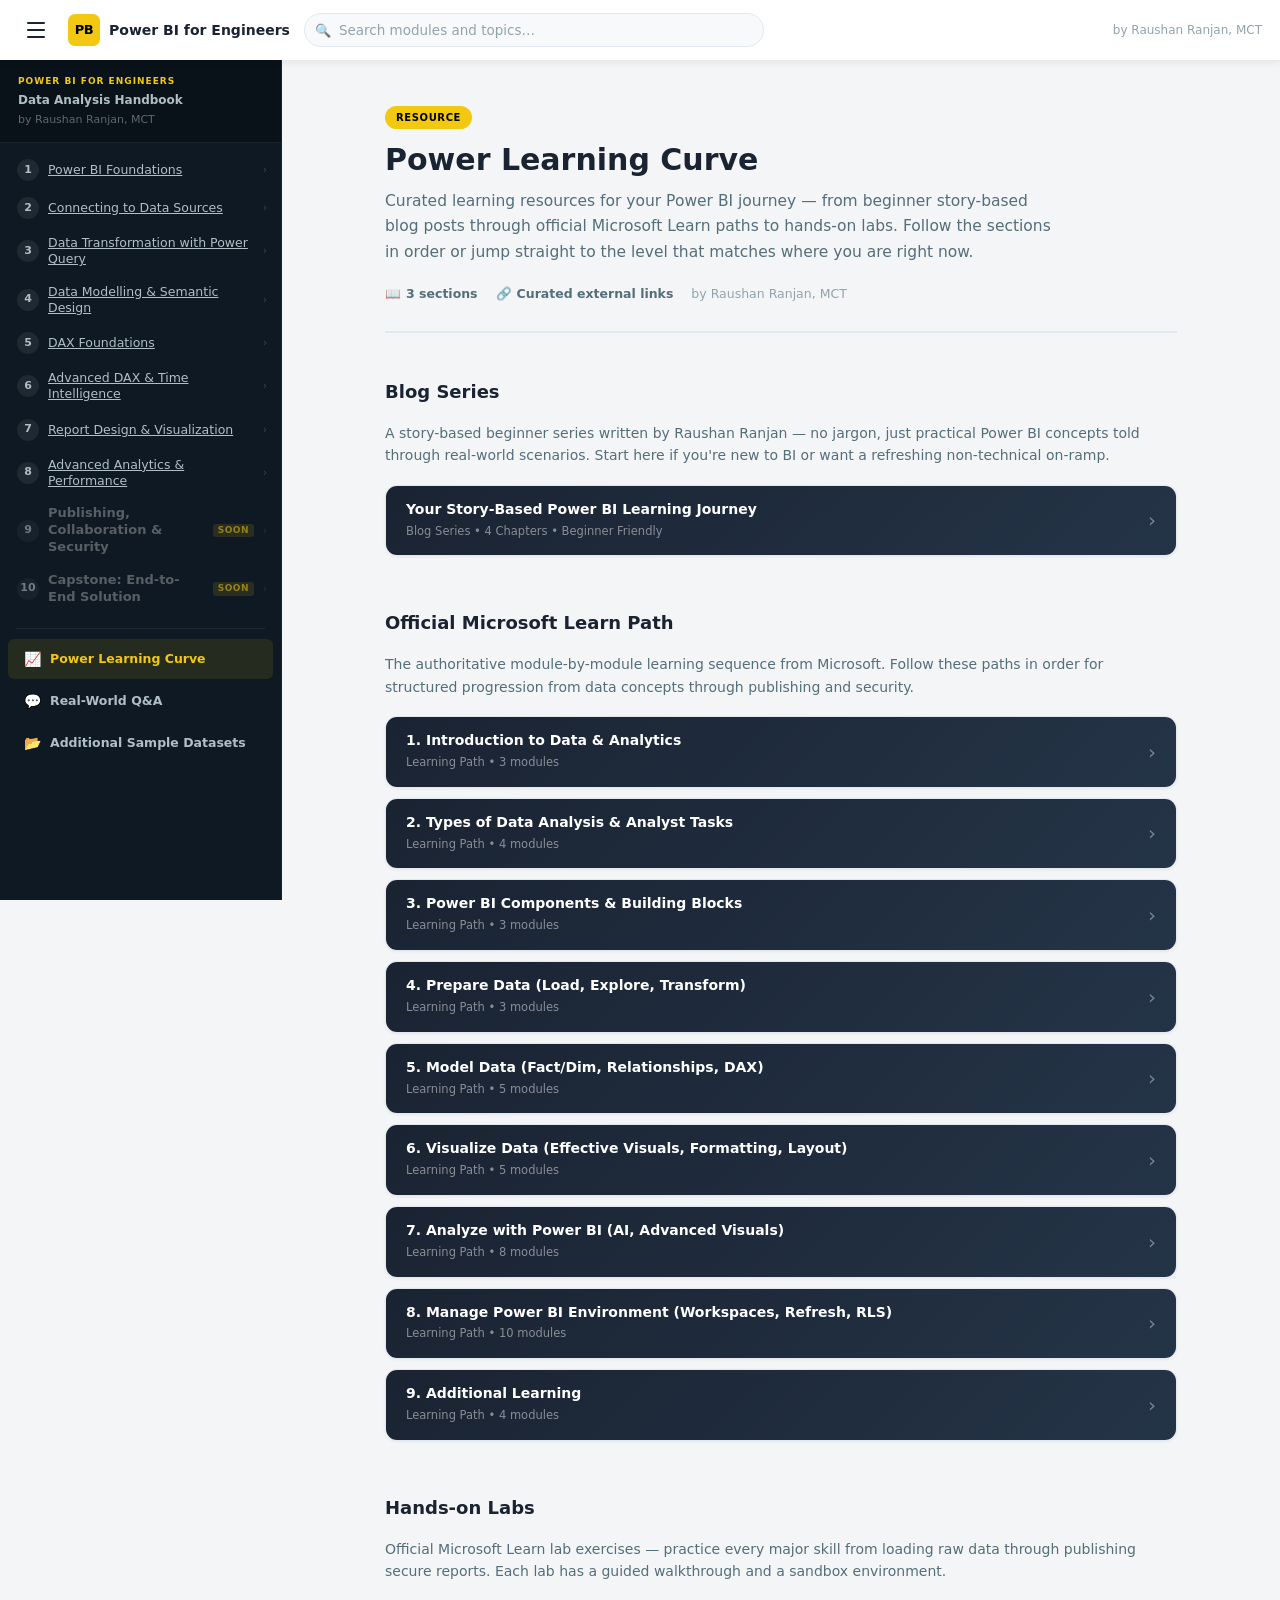
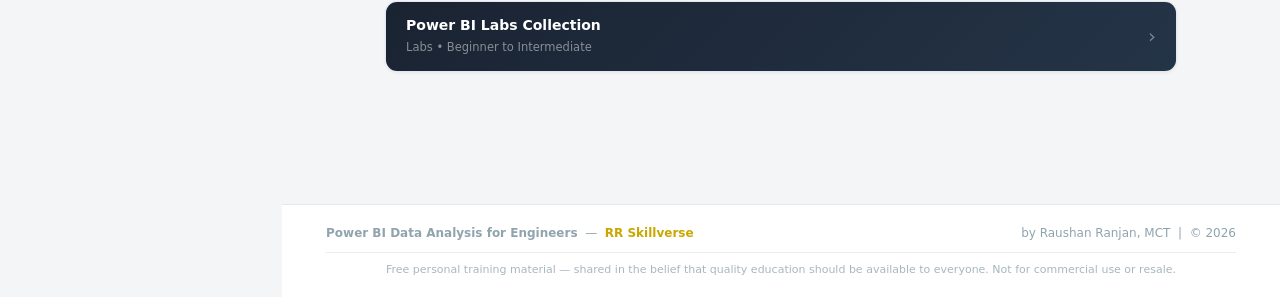
==== commit acc8c6fa: "Add disclaimer footer, README, and About This Handbook section - Footer: added free-use disclaimer l" ====
--- a/learning-curve.html
+++ b/learning-curve.html
@@ -400,6 +400,7 @@
         <span class="footer-brand">RR Skillverse</span>
       </span>
       <span>by Raushan Ranjan, MCT &nbsp;|&nbsp; © 2026</span>
+      <span class="footer-disclaimer">Free personal training material &mdash; shared in the belief that quality education should be available to everyone. Not for commercial use or resale.</span>
     </footer>
   </div>
 
--- a/css/handbook.css
+++ b/css/handbook.css
@@ -812,6 +812,16 @@
   gap: 8px;
 }
 .footer-brand { color: var(--accent-dark); font-weight: 700; }
+.footer-disclaimer {
+  width: 100%;
+  text-align: center;
+  font-size: 11px;
+  color: var(--text-muted);
+  padding-top: 8px;
+  border-top: 1px solid var(--border);
+  opacity: 0.78;
+  line-height: 1.6;
+}
 
 /* ===== INDEX PAGE ===== */
 .hero {
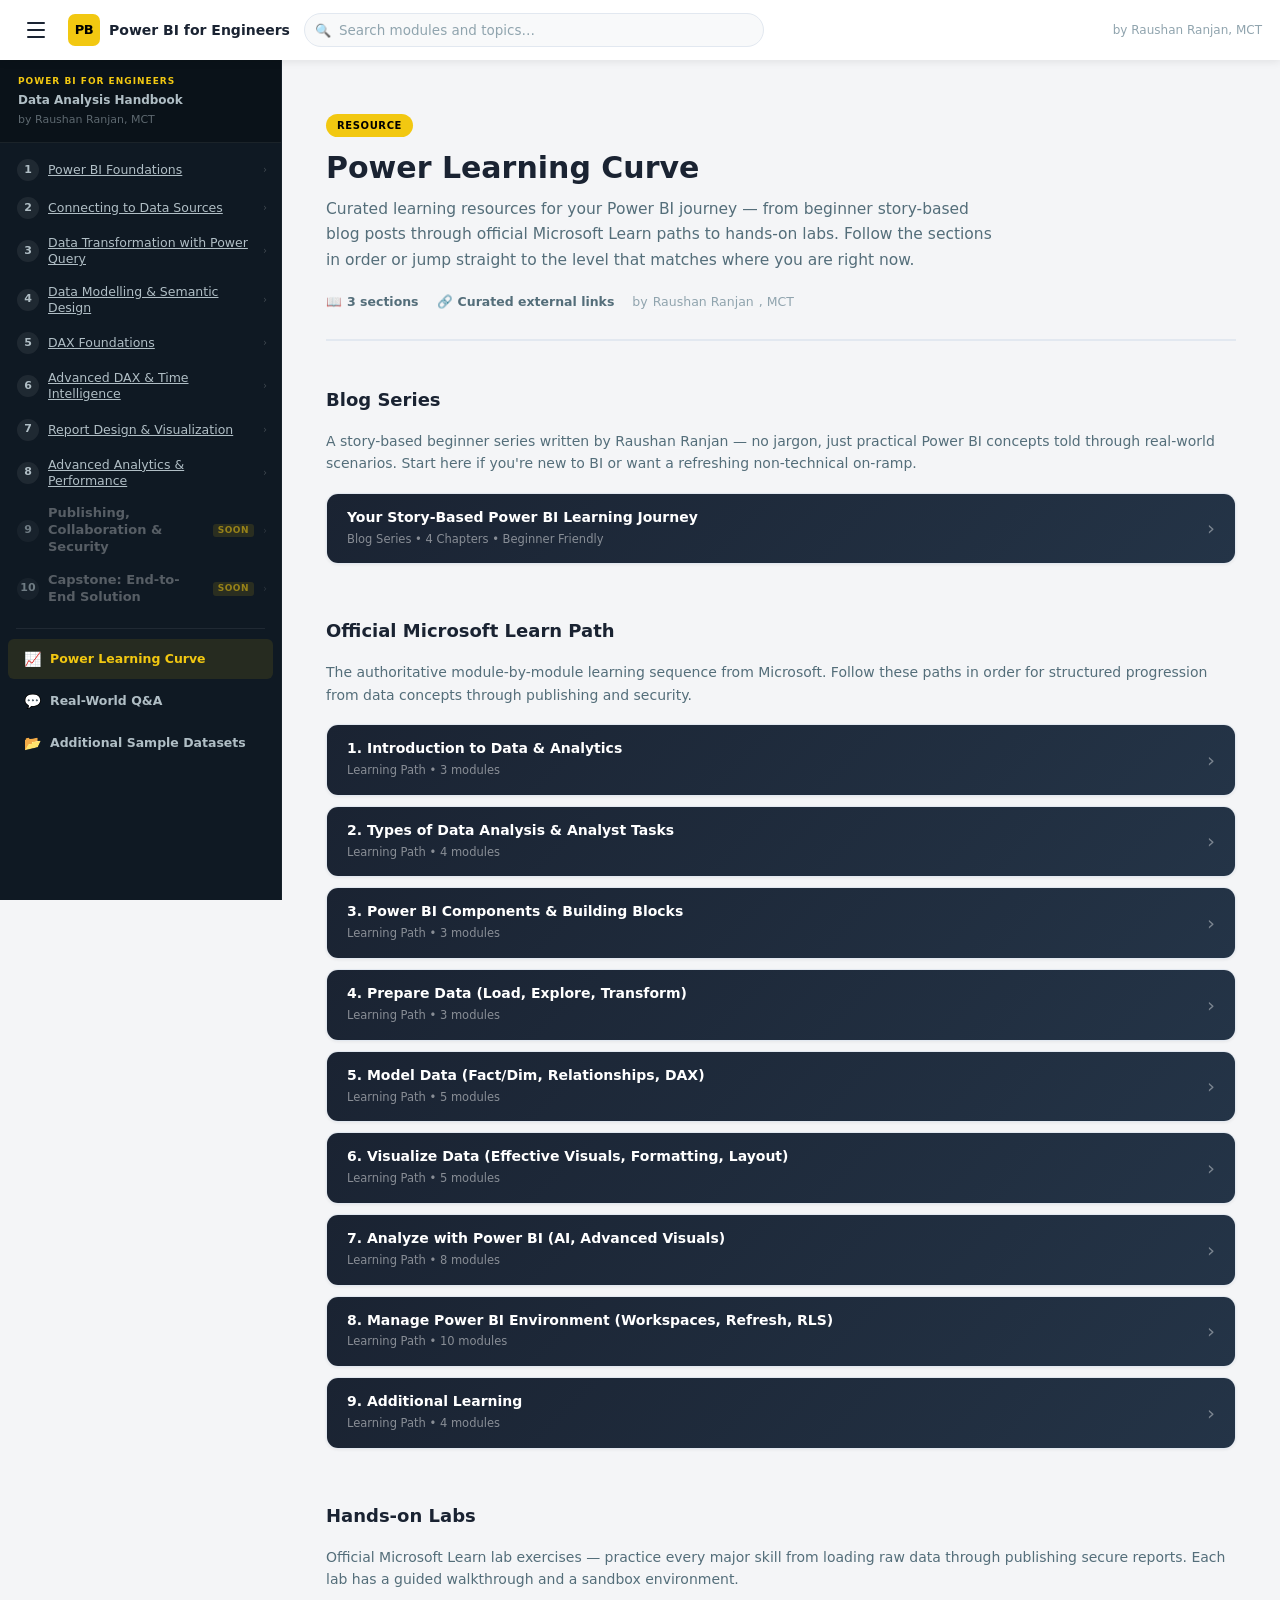
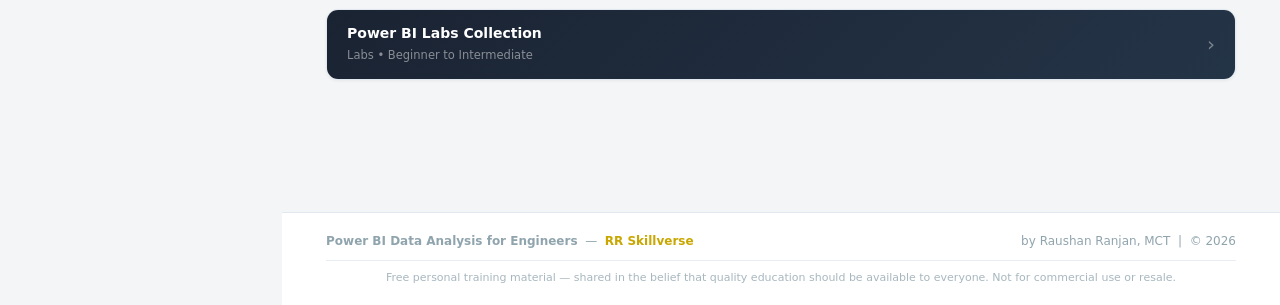
==== commit 87297e6e: "Hyperlink author byline to personal site across all pages Wrap every topbar, footer, and page-header" ====
--- a/learning-curve.html
+++ b/learning-curve.html
@@ -33,7 +33,7 @@
       <div class="search-results" id="search-results"></div>
     </div>
     <div class="topbar-right">
-      <span class="topbar-byline">by Raushan Ranjan, MCT</span>
+      <span class="topbar-byline">by <a href="https://raushan-ranjan.azurewebsites.net/" target="_blank" rel="noopener noreferrer" class="author-link">Raushan Ranjan</a>, MCT</span>
     </div>
   </header>
 
@@ -56,7 +56,7 @@
         <div class="module-meta">
           <span class="meta-pill">📖 <strong>3 sections</strong></span>
           <span class="meta-pill">🔗 <strong>Curated external links</strong></span>
-          <span class="meta-pill">by Raushan Ranjan, MCT</span>
+          <span class="meta-pill">by <a href="https://raushan-ranjan.azurewebsites.net/" target="_blank" rel="noopener noreferrer" class="author-link">Raushan Ranjan</a>, MCT</span>
         </div>
       </div>
 
@@ -66,7 +66,7 @@
       <section class="lc-section">
         <h2 class="section-heading">Blog Series</h2>
         <p class="lc-section-intro">
-          A story-based beginner series written by Raushan Ranjan — no jargon, just practical Power BI
+          A story-based beginner series written by <a href="https://raushan-ranjan.azurewebsites.net/" target="_blank" rel="noopener noreferrer" class="author-link">Raushan Ranjan</a> — no jargon, just practical Power BI
           concepts told through real-world scenarios. Start here if you're new to BI or want a refreshing
           non-technical on-ramp.
         </p>
@@ -399,7 +399,7 @@
         <strong>Power BI Data Analysis for Engineers</strong> &nbsp;—&nbsp;
         <span class="footer-brand">RR Skillverse</span>
       </span>
-      <span>by Raushan Ranjan, MCT &nbsp;|&nbsp; © 2026</span>
+      <span>by <a href="https://raushan-ranjan.azurewebsites.net/" target="_blank" rel="noopener noreferrer" class="author-link">Raushan Ranjan</a>, MCT &nbsp;|&nbsp; © 2026</span>
       <span class="footer-disclaimer">Free personal training material &mdash; shared in the belief that quality education should be available to everyone. Not for commercial use or resale.</span>
     </footer>
   </div>
--- a/css/handbook.css
+++ b/css/handbook.css
@@ -53,6 +53,16 @@
   min-height: 100vh;
 }
 a { color: inherit; }
+.author-link {
+  text-decoration: underline;
+  text-decoration-color: rgba(255,255,255,0.22);
+  text-underline-offset: 2px;
+  transition: color var(--transition), text-decoration-color var(--transition);
+}
+.author-link:hover {
+  color: var(--accent);
+  text-decoration-color: var(--accent);
+}
 img { max-width: 100%; }
 
 /* ===== TOP BAR ===== */
@@ -339,7 +349,7 @@
 /* ===== MAIN LAYOUT ===== */
 .main-layout {
   margin-left: var(--sidebar-w);
-  margin-top: var(--topbar-h);
+  margin-top: calc(var(--topbar-h) + 8px);
   transition: margin-left var(--transition);
   min-height: calc(100vh - var(--topbar-h));
   display: flex;
@@ -347,7 +357,7 @@
 }
 .page-content {
   flex: 1;
-  max-width: 880px;
+  max-width: 1400px;
   margin: 0 auto;
   padding: 44px 44px 80px;
   width: 100%;
